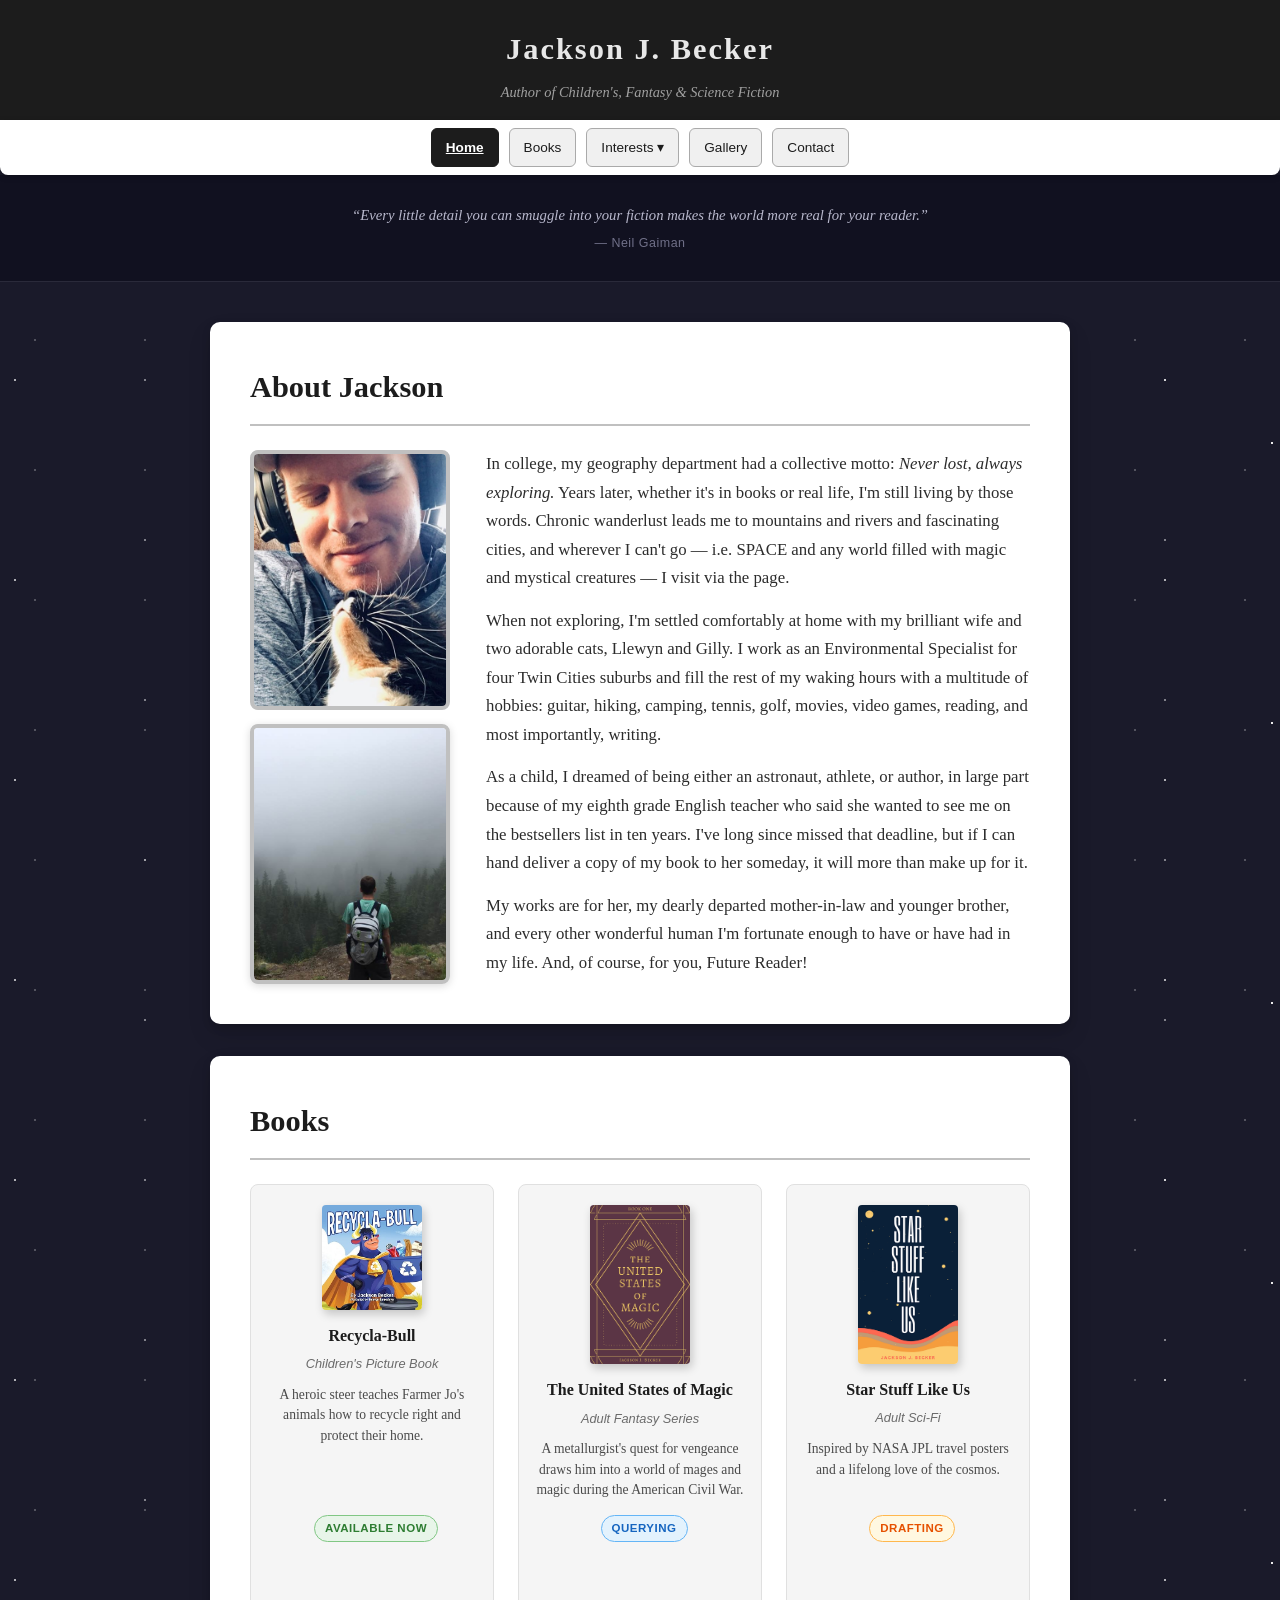
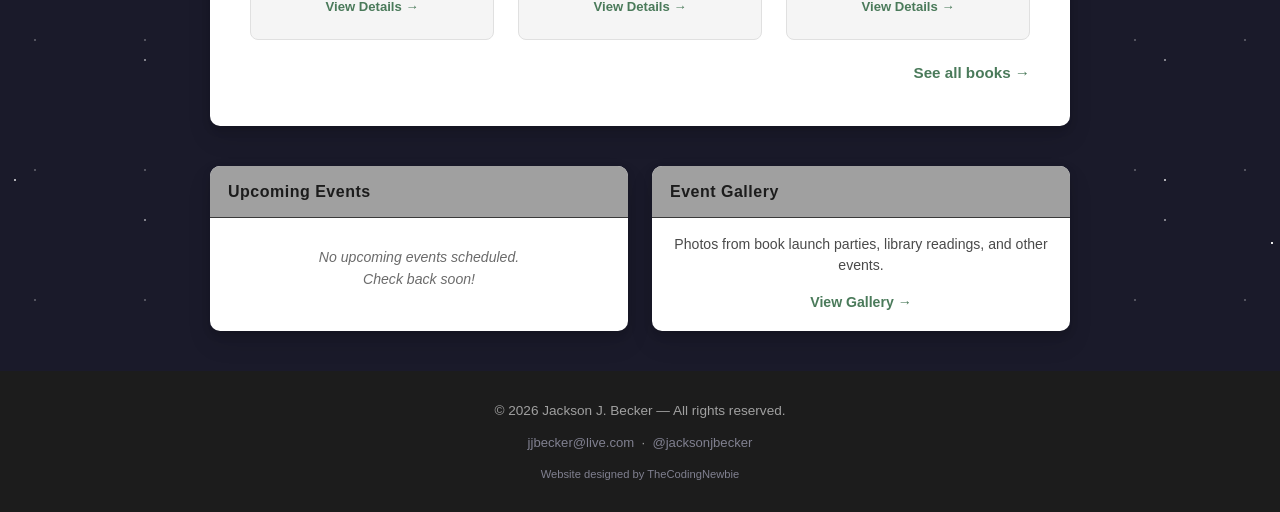
==== index.html @ d4131a5f "Added Website desginer credit to footer and made additional CSS changes" ====
<!DOCTYPE html>
<html lang="en">
<head>
  <meta charset="UTF-8">
  <meta name="viewport" content="width=device-width, initial-scale=1.0">
  <meta name="description" content="Jackson J Becker — Author of Recycla-Bull and upcoming Fantasy and Science Fiction novels.">
  <meta property="og:title" content="Jackson J Becker — Author">
  <meta property="og:description" content="Author of Recycla-Bull and upcoming Fantasy and Science Fiction novels.">
  <link rel="stylesheet" href="styles.css">
  <title>Jackson J Becker — Author</title>
</head>
<body>

  <header>
    <div class="hero">
      <h1>Jackson J. Becker</h1>
      <p class="tagline">Author of Children's, Fantasy & Science Fiction</p>
    </div>
    <nav>
      <a href="index.html" class="active">Home</a>
      <a href="books.html">Books</a>
      <div class="nav-dropdown">
        <a href="#" class="nav-dropdown-btn">Interests ▾</a>
        <div class="nav-dropdown-content">
          <a href="geomorphology.html">Geomorphology</a>
          <a href="recycling.html">Recycling</a>
        </div>
      </div>
      <a href="gallery.html">Gallery</a>
      <a href="contact.html">Contact</a>
    </nav>
  </header>

  <div class="quote-banner">
    <blockquote>
      <span class="quote-text">"Every little detail you can smuggle into your fiction makes the world more real for your reader."</span>
      <cite class="quote-cite">— Neil Gaiman</cite>
    </blockquote>
  </div>

  <div class="home-layout">

  <main>

    <section id="about">
      <h2>About Jackson</h2>
      <div class="about-grid">
        <div class="author-photo">
          <img src="images/jackson-olivia.jpg" alt="Jackson J Becker" onerror="this.style.display='none'; this.nextElementSibling.style.display='flex'">
          <div class="photo-placeholder"><span>Photo<br>Coming Soon</span></div>
          <img src="images/fog.jpg" alt="Jackson exploring" class="author-landscape">
        </div>
        <div class="about-text">
          <p>In college, my geography department had a collective motto: <em>Never lost, always exploring.</em> Years later, whether it's in books or real life, I'm still living by those words. Chronic wanderlust leads me to mountains and rivers and fascinating cities, and wherever I can't go — i.e. SPACE and any world filled with magic and mystical creatures — I visit via the page.</p>
          <p>When not exploring, I'm settled comfortably at home with my brilliant wife and two adorable cats, Llewyn and Gilly. I work as an Environmental Specialist for four Twin Cities suburbs and fill the rest of my waking hours with a multitude of hobbies: guitar, hiking, camping, tennis, golf, movies, video games, reading, and most importantly, writing.</p>
          <p>As a child, I dreamed of being either an astronaut, athlete, or author, in large part because of my eighth grade English teacher who said she wanted to see me on the bestsellers list in ten years. I've long since missed that deadline, but if I can hand deliver a copy of my book to her someday, it will more than make up for it.</p>
          <p>My works are for her, my dearly departed mother-in-law and younger brother, and every other wonderful human I'm fortunate enough to have or have had in my life. And, of course, for you, Future Reader!</p>
        </div>
      </div>
    </section>

    <section id="books-preview">
      <h2>Books</h2>
      <div class="book-preview-grid">

        <div class="book-preview-card">
          <img src="images/recycla-bull.jpg" alt="Recycla-Bull cover" onerror="this.style.display='none'; this.nextElementSibling.style.display='flex'">
          <div class="preview-cover-placeholder">Recycla-Bull</div>
          <h3>Recycla-Bull</h3>
          <p class="genre">Children's Picture Book</p>
          <p class="blurb">A heroic steer teaches Farmer Jo's animals how to recycle right and protect their home.</p>
          <span class="status-badge badge-available">Available Now</span>
          <br><br>
          <a href="books.html" class="card-link">View Details →</a>
        </div>

        <div class="book-preview-card">
          <img src="images/tusom-book1.png" alt="The United States of Magic cover" onerror="this.style.display='none'; this.nextElementSibling.style.display='flex'">
          <div class="preview-cover-placeholder">TUSOM</div>
          <h3>The United States of Magic</h3>
          <p class="genre">Adult Fantasy Series</p>
          <p class="blurb">A metallurgist's quest for vengeance draws him into a world of mages and magic during the American Civil War.</p>
          <span class="status-badge badge-querying">Querying</span>
          <br><br>
          <a href="books.html" class="card-link">View Details →</a>
        </div>

        <div class="book-preview-card">
          <img src="images/star-stuff-like-us.png" alt="Star Stuff Like Us cover" onerror="this.style.display='none'; this.nextElementSibling.style.display='flex'">
          <div class="preview-cover-placeholder">Star Stuff</div>
          <h3>Star Stuff Like Us</h3>
          <p class="genre">Adult Sci-Fi</p>
          <p class="blurb">Inspired by NASA JPL travel posters and a lifelong love of the cosmos.</p>
          <span class="status-badge badge-drafting">Drafting</span>
          <br><br>
          <a href="books.html" class="card-link">View Details →</a>
        </div>

      </div>
      <a href="books.html" class="see-all-link">See all books →</a>
    </section>

  </main>

  <aside class="sidebar">

    <div class="widget events-widget">
      <h3 class="widget-title">Upcoming Events</h3>
      <!--
        ADDING EVENTS: Copy and paste the event-item block below for each event.
        Delete an event-item when the date has passed.
        Also delete the <p class="no-events"> placeholder once you have real events.

        <div class="event-item">
          <div class="event-date-badge">
            <span class="event-month">JUL</span>
            <span class="event-day">12</span>
          </div>
          <div class="event-details">
            <strong>Library Reading</strong>
            <span>2:00 PM · Maple Grove Library</span>
          </div>
        </div>

        GOOGLE CALENDAR UPGRADE: For fully automatic, no-code event management,
        Jackson can create a public Google Calendar and replace the event-list div
        with the embed iframe from Google Calendar > Settings > Integrate Calendar.
        Set the calendar to "Make available to public", copy the embed src URL,
        and use: <iframe src="THAT_URL" width="100%" height="400" frameborder="0" scrolling="no" style="border:0"></iframe>
      -->
      <div class="event-list">
        <p class="no-events">No upcoming events scheduled.<br>Check back soon!</p>
      </div>
    </div>

    <div class="widget gallery-widget">
      <h3 class="widget-title">Event Gallery</h3>
      <div class="gallery-teaser">
        <p>Photos from book launch parties, library readings, and other events.</p>
        <a href="gallery.html" class="widget-link">View Gallery &rarr;</a>
      </div>
    </div>

  </aside>

  </div><!-- /.home-layout -->

  <footer>
    <p>&copy; 2026 Jackson J. Becker &mdash; All rights reserved.</p>
    <p class="footer-links">
      <a href="mailto:jjbecker@live.com">jjbecker@live.com</a>
      &nbsp;&middot;&nbsp;
      <a href="https://twitter.com/jacksonjbecker" target="_blank" rel="noopener">@jacksonjbecker</a>
    </p>
    <p class="footer-credits">Website designed by <a href="https://thecodingnewbie.com/index.html">TheCodingNewbie</a></p>
  </footer>

  <script>
    const quotes = [
      { text: "Every little detail you can smuggle into your fiction makes the world more real for your reader.", cite: "— Neil Gaiman" },
      { text: "We are the cosmos made conscious, and life is a means by which the universe understands itself.", cite: "— Professor Brian Cox" },
      { text: "Fairy tales are more than true — not because they tell us that dragons exist, but because they tell us that dragons can be defeated.", cite: "— G.K. Chesterton" }
    ];
    let qi = 0;
    const bq = document.querySelector('.quote-banner blockquote');
    // Lock banner to height of tallest quote at current viewport
    (function() {
      var banner = document.querySelector('.quote-banner');
      var maxH = 0;
      quotes.forEach(function(q) {
        bq.querySelector('.quote-text').textContent = '“' + q.text + '”';
        bq.querySelector('.quote-cite').textContent = q.cite;
        maxH = Math.max(maxH, banner.scrollHeight);
      });
      banner.style.minHeight = maxH + 'px';
      bq.querySelector('.quote-text').textContent = '“' + quotes[0].text + '”';
      bq.querySelector('.quote-cite').textContent = quotes[0].cite;
    })();
    setInterval(() => {
      bq.style.opacity = '0';
      setTimeout(() => {
        qi = (qi + 1) % quotes.length;
        bq.querySelector('.quote-text').textContent = '"' + quotes[qi].text + '"';
        bq.querySelector('.quote-cite').textContent = quotes[qi].cite;
        bq.style.opacity = '1';
      }, 600);
    }, 10000);

    document.querySelectorAll('.nav-dropdown-btn').forEach(btn => {
      btn.addEventListener('click', function(e) {
        if (window.matchMedia('(hover: none)').matches) {
          e.preventDefault();
          this.closest('.nav-dropdown').classList.toggle('open');
        }
      });
    });
    document.addEventListener('click', function(e) {
      if (!e.target.closest('.nav-dropdown')) {
        document.querySelectorAll('.nav-dropdown').forEach(d => d.classList.remove('open'));
      }
    });
  </script>

</body>
</html>
---- styles.css ----
/* Palette
   --space:       #1a1a2a
   --near-black:  #1c1c1c
   --dark-grey:   #3a3a3a
   --mid-grey:    #6b6b6b
   --light-grey:  #e0e0e0
   --off-white:   #f5f5f5
   --white:       #ffffff
   --sage:        #4a7a5a
*/

* {
  box-sizing: border-box;
  margin: 0;
  padding: 0;
}

html {
  overflow-y: scroll;
}

body {
  min-height: 100vh;
  display: flex;
  flex-direction: column;
  background-color: #1a1a2a;
  background-image:
    radial-gradient(circle, rgba(255,255,255,0.9) 1px, transparent 1px),
    radial-gradient(circle, rgba(255,255,255,0.65) 1px, transparent 1px),
    radial-gradient(circle, rgba(255,255,255,0.45) 1px, transparent 1px),
    radial-gradient(circle, rgba(255,255,255,0.25) 1px, transparent 1px);
  background-size: 350px 280px, 230px 200px, 170px 160px, 110px 130px;
  background-position: 47px 23px, 130px 80px, 60px 140px, 200px 15px;
  font-family: Georgia, 'Times New Roman', serif;
  color: #1c1c1c;
  line-height: 1.7;
}

/* ── HEADER & HERO ── */
header {
  position: sticky;
  top: 0;
  z-index: 100;
}

.hero {
  background-color: #1c1c1c;
  text-align: center;
  padding: 24px 20px 16px;
}

h1 {
  font-size: 1.9rem;
  letter-spacing: 2px;
  color: #e8e8e8;
  margin-bottom: 4px;
}

.tagline {
  font-size: 0.9rem;
  color: #a0a0a0;
  font-style: italic;
}

/* ── NAV ── */
nav {
  display: flex;
  justify-content: center;
  flex-wrap: wrap;
  align-items: center;
  gap: 10px;
  padding: 8px 16px;
  background-color: #ffffff;
  box-shadow: 0 2px 6px rgba(0,0,0,0.2);
  border-radius: 0 0 8px 8px;
}

nav a {
  text-decoration: none;
  color: #1c1c1c;
  background-color: #f0f0f0;
  border: 1px solid #aaaaaa;
  border-radius: 6px;
  padding: 7px 14px;
  font-family: Arial, sans-serif;
  font-size: 0.85rem;
  display: inline-block;
  transition: background-color 0.2s;
}

nav a:hover { background-color: #e0e0e0; }

nav a.active {
  background-color: #1c1c1c;
  color: #ffffff;
  border-color: #1c1c1c;
  font-weight: bold;
  text-decoration: underline;
}

nav a.active:hover { background-color: #3a3a3a; }

/* ── DROPDOWN ── */
.nav-dropdown {
  position: relative;
}

.nav-dropdown-btn {
  cursor: pointer;
  user-select: none;
  white-space: nowrap;
}

.nav-dropdown-content {
  display: none;
  position: absolute;
  top: 100%;
  left: 50%;
  transform: translateX(-50%);
  background: #ffffff;
  border: 1px solid #aaaaaa;
  border-radius: 8px;
  box-shadow: 0 4px 14px rgba(0,0,0,0.15);
  z-index: 200;
  min-width: 180px;
  overflow: hidden;
  padding-top: 4px;
}

@media (hover: hover) {
  .nav-dropdown:hover .nav-dropdown-content { display: block; }
}

.nav-dropdown.open .nav-dropdown-content { display: block; }

.nav-dropdown-content a {
  display: block;
  padding: 10px 18px;
  border-radius: 0;
  border: none;
  border-bottom: 1px solid #eeeeee;
  background: #ffffff;
  color: #1c1c1c;
  font-family: Arial, sans-serif;
  font-size: 0.85rem;
  text-align: left;
  text-decoration: none;
  transition: background-color 0.15s;
}

.nav-dropdown-content a:last-child { border-bottom: none; }
.nav-dropdown-content a:hover { background: #f0f0f0; }
.nav-dropdown-content a.active { background: #1c1c1c; color: #ffffff; font-weight: bold; }

/* ── QUOTE BANNER ── */
.quote-banner {
  background-color: #111120;
  border-bottom: 1px solid #2a2a3a;
  padding: 16px 40px;
  text-align: center;
  min-height: 90px;
  display: flex;
  align-items: center;
  justify-content: center;
}

.quote-banner blockquote {
  font-style: italic;
  color: #b8b8cc;
  font-size: 0.92rem;
  max-width: 680px;
  margin: 0 auto;
  line-height: 1.65;
  transition: opacity 0.6s ease;
}

.quote-banner cite {
  display: block;
  margin-top: 6px;
  font-size: 0.78rem;
  font-style: normal;
  color: #707088;
  font-family: Arial, sans-serif;
  letter-spacing: 0.5px;
}

/* ── MAIN ── */
main {
  flex: 1;
  max-width: 900px;
  width: 100%;
  margin: 40px auto;
  padding: 0 20px;
}

section {
  background-color: #ffffff;
  padding: 40px;
  margin-bottom: 32px;
  border-radius: 10px;
  box-shadow: 0 4px 8px rgba(0,0,0,0.15), 0 12px 24px rgba(0,0,0,0.1);
  scroll-margin-top: 120px;
}

h2 {
  font-size: 1.9rem;
  color: #1c1c1c;
  margin-bottom: 24px;
  padding-bottom: 10px;
  border-bottom: 2px solid #c0c0c0;
}

h3 {
  font-size: 1.4rem;
  color: #1c1c1c;
  margin-bottom: 8px;
}

/* ── STATUS BADGES ── */
.status-badge {
  display: inline-block;
  padding: 3px 10px;
  border-radius: 20px;
  font-size: 0.72rem;
  font-family: Arial, sans-serif;
  font-weight: bold;
  text-transform: uppercase;
  letter-spacing: 0.5px;
  vertical-align: middle;
  margin-left: 8px;
}
.badge-available { background: #e8f5e9; color: #2e7d32; border: 1px solid #81c784; }
.badge-querying  { background: #e3f2fd; color: #1565c0; border: 1px solid #64b5f6; }
.badge-drafting  { background: #fff8e1; color: #e65100; border: 1px solid #ffb74d; }
.badge-outlining { background: #f3e5f5; color: #6a1b9a; border: 1px solid #ba68c8; }

/* ── ABOUT ── */
.about-grid {
  display: flex;
  gap: 36px;
  align-items: flex-start;
}

.author-photo img {
  width: 200px;
  height: 260px;
  object-fit: cover;
  border-radius: 8px;
  border: 4px solid #c0c0c0;
  display: block;
}

.photo-placeholder {
  width: 200px;
  height: 260px;
  background-color: #e0e0e0;
  border-radius: 8px;
  border: 4px solid #c0c0c0;
  display: none;
  align-items: center;
  justify-content: center;
  text-align: center;
  color: #6b6b6b;
  font-style: italic;
  font-family: Arial, sans-serif;
}

.about-text p {
  font-size: 1.05rem;
  color: #2c2c2c;
  margin-bottom: 14px;
}

.about-text p:last-child { margin-bottom: 0; }

.author-landscape {
  width: 200px;
  display: block;
  margin-top: 14px;
  border-radius: 8px;
  border: 4px solid #c0c0c0;
  box-shadow: 0 2px 8px rgba(0,0,0,0.15);
}

/* ── BOOK PREVIEWS (home page) ── */
.book-preview-grid {
  display: grid;
  grid-template-columns: repeat(3, 1fr);
  gap: 24px;
  margin-bottom: 20px;
}

.book-preview-card {
  background: #f5f5f5;
  border-radius: 8px;
  padding: 20px 16px;
  display: flex;
  flex-direction: column;
  align-items: center;
  text-align: center;
  border: 1px solid #e0e0e0;
}

.book-preview-card img {
  width: 100px;
  border-radius: 4px;
  box-shadow: 2px 4px 10px rgba(0,0,0,0.2);
  margin-bottom: 12px;
}

.preview-cover-placeholder {
  width: 100px;
  height: 138px;
  background-color: #3a3a3a;
  border-radius: 4px;
  display: none;
  align-items: center;
  justify-content: center;
  text-align: center;
  color: #e0e0e0;
  font-size: 0.78rem;
  font-weight: bold;
  padding: 10px;
  margin-bottom: 12px;
  box-shadow: 2px 4px 10px rgba(0,0,0,0.2);
  font-family: Arial, sans-serif;
}

.book-preview-card h3 {
  font-size: 1rem;
  margin-bottom: 4px;
}

.book-preview-card .genre {
  font-size: 0.8rem;
  margin-bottom: 10px;
}

.book-preview-card p.blurb {
  font-size: 0.85rem;
  color: #4a4a4a;
  line-height: 1.5;
  flex: 1;
  margin-bottom: 14px;
}

.card-link {
  font-family: Arial, sans-serif;
  font-size: 0.82rem;
  font-weight: bold;
  color: #4a7a5a;
  text-decoration: none;
}
.card-link:hover { text-decoration: underline; }

.see-all-link {
  display: block;
  text-align: right;
  font-family: Arial, sans-serif;
  font-size: 0.95rem;
  color: #4a7a5a;
  text-decoration: none;
  font-weight: bold;
}
.see-all-link:hover { text-decoration: underline; }

/* ── RECYCLA-BULL ASSETS ── */
.book-title-img {
  max-width: 260px;
  display: block;
  margin-bottom: 14px;
}

.recycla-circle {
  text-align: center;
  margin: 8px 0 28px;
}

.recycla-circle img {
  width: 180px;
  height: 180px;
  object-fit: contain;
}

/* ── BOOKS PAGE ── */
.book-section-label {
  font-family: Arial, sans-serif;
  font-size: 0.78rem;
  font-weight: bold;
  text-transform: uppercase;
  letter-spacing: 1.5px;
  color: #6b6b6b;
  margin-bottom: 24px;
}

.book-card {
  display: flex;
  gap: 36px;
  align-items: flex-start;
  margin-bottom: 40px;
  padding-bottom: 40px;
  border-bottom: 1px solid #e0e0e0;
}

.book-card:last-child {
  border-bottom: none;
  margin-bottom: 0;
  padding-bottom: 0;
}

.book-cover { flex-shrink: 0; }

.book-cover img {
  width: 160px;
  border-radius: 6px;
  box-shadow: 4px 6px 16px rgba(0,0,0,0.2);
  display: block;
}

.cover-placeholder {
  width: 160px;
  height: 220px;
  background-color: #3a3a3a;
  border-radius: 6px;
  display: none;
  align-items: center;
  justify-content: center;
  text-align: center;
  color: #f5f5f5;
  font-size: 0.9rem;
  font-weight: bold;
  padding: 16px;
  box-shadow: 4px 6px 16px rgba(0,0,0,0.2);
  font-family: Arial, sans-serif;
}

.genre {
  color: #6b6b6b;
  font-style: italic;
  font-family: Arial, sans-serif;
  font-size: 0.9rem;
  margin-bottom: 14px;
}

.book-info p {
  margin-bottom: 10px;
  font-size: 1rem;
}

.book-meta {
  font-family: Arial, sans-serif;
  font-size: 0.85rem;
  color: #6b6b6b;
  margin-bottom: 10px;
}

.buy-links {
  display: flex;
  gap: 12px;
  flex-wrap: wrap;
  margin-top: 20px;
}

.buy-btn {
  padding: 10px 22px;
  border-radius: 6px;
  text-decoration: none;
  font-family: Arial, sans-serif;
  font-size: 0.9rem;
  font-weight: bold;
  border: 1px solid transparent;
  display: inline-block;
  transition: opacity 0.2s;
}

.buy-btn:hover { opacity: 0.85; }
.amazon { background-color: #f0921a; color: #fff; border-color: #d4800f; }
.bn     { background-color: #1c1c1c; color: #f5f5f5; border-color: #1c1c1c; }

/* ── QUOTES (inspiration page) ── */
.quote-card {
  background: #f9f9f9;
  border-left: 5px solid #4a7a5a;
  border-radius: 0 10px 10px 0;
  padding: 28px 32px;
  margin-bottom: 24px;
}
.quote-card:last-child { margin-bottom: 0; }
.quote-card blockquote { font-size: 1.1rem; font-style: italic; color: #2c2c2c; line-height: 1.8; }
.quote-card cite { display: block; margin-top: 14px; font-size: 0.85rem; font-style: normal; color: #6b6b6b; font-family: Arial, sans-serif; font-weight: bold; text-transform: uppercase; letter-spacing: 0.5px; }

/* ── GEOMORPHOLOGY ── */
.video-list {
  list-style: none;
  padding: 0;
  margin-bottom: 24px;
}

.video-list li {
  padding: 14px 16px;
  border-bottom: 1px solid #e0e0e0;
  font-size: 1rem;
  display: flex;
  align-items: center;
  gap: 12px;
}

.video-list li:last-child { border-bottom: none; }
.video-list li::before { content: '▶'; color: #4a7a5a; font-size: 0.8rem; flex-shrink: 0; }

.disclaimer-box {
  background: #f5f5f5;
  border-left: 4px solid #aaaaaa;
  padding: 16px 20px;
  border-radius: 0 8px 8px 0;
  font-size: 0.9rem;
  font-style: italic;
  color: #6b6b6b;
  font-family: Arial, sans-serif;
}

/* ── CONTACT ── */
#contact p { margin-bottom: 24px; font-size: 1.05rem; }
.contact-links { display: flex; gap: 12px; flex-wrap: wrap; }

/* ── FOOTER ── */
footer {
  text-align: center;
  padding: 28px 20px;
  background-color: #1c1c1c;
  color: #a0a0a0;
  font-family: Arial, sans-serif;
  font-size: 0.85rem;
}

.footer-credits {
  font-size: 0.7rem;
  margin-top: 10px;
  color: #808090;
}

.footer-credits a{
  color: #808090;
  text-decoration: none;
  transition: color 0.2s;
}

.footer-credits a:hover { 
  color: #c0c0d0; 
}

.footer-links {
  margin-top: 10px;
  font-size: 0.82rem;
}

.footer-links a {
  color: #808090;
  text-decoration: none;
  transition: color 0.2s;
}

.footer-links a:hover { color: #c0c0d0; }

/* ── HOME LAYOUT ── */
.home-layout {
  flex: 1;
  position: relative; /* anchor for absolute sidebar on wide screens */
}

/* Sidebar: default sits below main, widgets side by side */
.sidebar {
  display: flex;
  flex-wrap: wrap;
  gap: 24px;
  max-width: 900px;
  margin: 0 auto 40px;
  padding: 0 20px;
}

.sidebar .widget {
  flex: 1;
  min-width: 220px;
}

/* ── SIDEBAR WIDGETS ── */
.widget {
  background: #ffffff;
  border-radius: 10px;
  box-shadow: 0 4px 8px rgba(0,0,0,0.15), 0 12px 24px rgba(0,0,0,0.1);
  overflow: hidden;
}

.widget-title {
  font-size: 1rem;
  font-family: Arial, sans-serif;
  font-weight: bold;
  background: #a0a0a0;
  color: #1c1c1c;
  padding: 12px 18px;
  margin: 0;
  letter-spacing: 0.5px;
  border-bottom: 1px solid #3a3a3a;
}

.event-list {
  padding: 12px 18px;
}

.no-events {
  font-size: 0.88rem;
  color: #6b6b6b;
  font-style: italic;
  font-family: Arial, sans-serif;
  text-align: center;
  padding: 16px 0;
  line-height: 1.6;
}

.event-item {
  display: flex;
  gap: 12px;
  align-items: flex-start;
  padding: 10px 0;
  border-bottom: 1px solid #eeeeee;
}

.event-item:last-child { border-bottom: none; }

.event-date-badge {
  flex-shrink: 0;
  width: 42px;
  background: #1c1c1c;
  border-radius: 6px;
  text-align: center;
  padding: 4px 0 6px;
}

.event-month {
  display: block;
  font-family: Arial, sans-serif;
  font-size: 0.6rem;
  font-weight: bold;
  color: #a0a0a0;
  text-transform: uppercase;
  letter-spacing: 0.5px;
}

.event-day {
  display: block;
  font-family: Arial, sans-serif;
  font-size: 1.25rem;
  font-weight: bold;
  color: #ffffff;
  line-height: 1;
}

.event-details {
  display: flex;
  flex-direction: column;
  gap: 2px;
  padding-top: 2px;
}

.event-details strong {
  font-family: Georgia, serif;
  font-size: 0.9rem;
  color: #1c1c1c;
  line-height: 1.3;
}

.event-details span {
  font-family: Arial, sans-serif;
  font-size: 0.78rem;
  color: #6b6b6b;
  line-height: 1.4;
}

.gallery-teaser {
  padding: 16px 18px;
  text-align: center;
}

.gallery-teaser p {
  font-size: 0.88rem;
  color: #4a4a4a;
  margin-bottom: 12px;
  line-height: 1.5;
  font-family: Arial, sans-serif;
}

.widget-link {
  font-family: Arial, sans-serif;
  font-size: 0.88rem;
  font-weight: bold;
  color: #4a7a5a;
  text-decoration: none;
}

.widget-link:hover { text-decoration: underline; }

/* ── GALLERY PAGE ── */
.gallery-event {
  padding-top: 0;
}

.gallery-event + .gallery-event {
  padding-top: 32px;
  border-top: 1px solid #e0e0e0;
  margin-top: 32px;
}

.gallery-event-header {
  display: flex;
  align-items: baseline;
  gap: 14px;
  margin-bottom: 20px;
  flex-wrap: wrap;
}

.gallery-event-header h3 {
  margin-bottom: 0;
}

.gallery-event-date {
  font-family: Arial, sans-serif;
  font-size: 0.82rem;
  color: #6b6b6b;
  font-style: italic;
}

.gallery-photo-grid {
  display: grid;
  grid-template-columns: repeat(auto-fill, minmax(200px, 1fr));
  gap: 12px;
}

.gallery-photo-grid img {
  width: 100%;
  aspect-ratio: 4/3;
  object-fit: cover;
  border-radius: 6px;
  box-shadow: 0 2px 8px rgba(0,0,0,0.15);
  transition: transform 0.2s, box-shadow 0.2s;
  cursor: pointer;
  display: block;
}

.gallery-photo-grid img:hover {
  transform: scale(1.02);
  box-shadow: 0 4px 16px rgba(0,0,0,0.25);
}

.gallery-placeholder {
  background: #f5f5f5;
  border: 2px dashed #c0c0c0;
  border-radius: 8px;
  padding: 48px 24px;
  text-align: center;
  color: #6b6b6b;
  font-family: Arial, sans-serif;
  font-size: 0.95rem;
  font-style: italic;
  line-height: 1.6;
}

/* ── RESPONSIVE ── */

/* Wide screens: sidebar floats into the right margin */
@media (min-width: 1480px) {
  .sidebar {
    position: absolute;
    flex-direction: column;
    flex-wrap: nowrap;
    left: calc(50% + 480px);
    top: 40px;
    width: 320px;
    max-width: none;
    margin: 0;
    padding: 0;
  }

  .sidebar .widget {
    flex: none;
  }
}

@media (max-width: 600px) {
  .sidebar {
    flex-direction: column;
  }
}

@media (max-width: 620px) {
  h1 { font-size: 1.4rem; letter-spacing: 1px; }
  .tagline { font-size: 0.8rem; }
  .hero { padding: 14px 16px 10px; }
  nav { gap: 8px; padding: 6px 10px; }
  nav a { padding: 6px 10px; font-size: 0.78rem; }
  .quote-banner { padding: 12px 20px; }
  .about-grid { flex-direction: column; align-items: center; }
  .book-card { flex-direction: column; align-items: center; text-align: center; }
  .buy-links { justify-content: center; }
  .book-preview-grid { grid-template-columns: 1fr; }
  section { padding: 24px 20px; }
  .quote-card { padding: 20px; }
  .nav-dropdown-content { left: 0; transform: none; }
  .gallery-photo-grid { grid-template-columns: repeat(2, 1fr); }
}
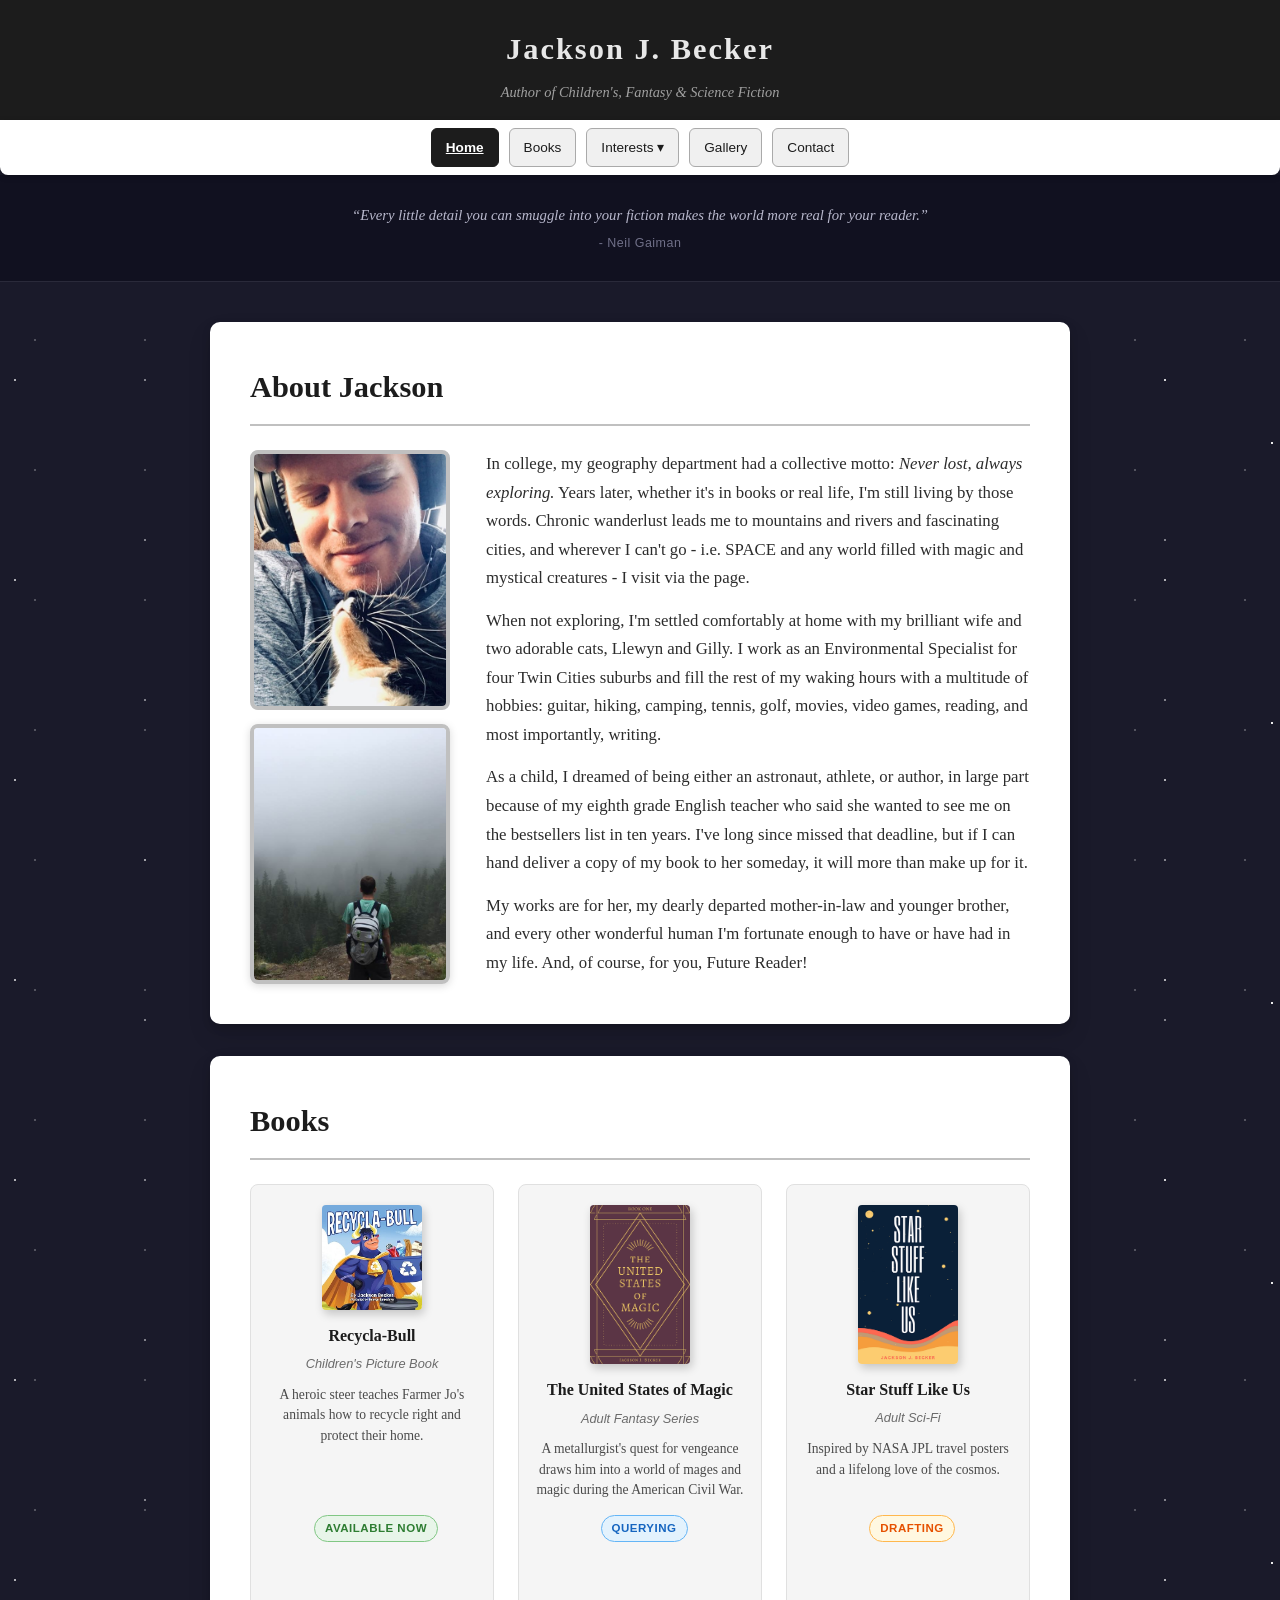
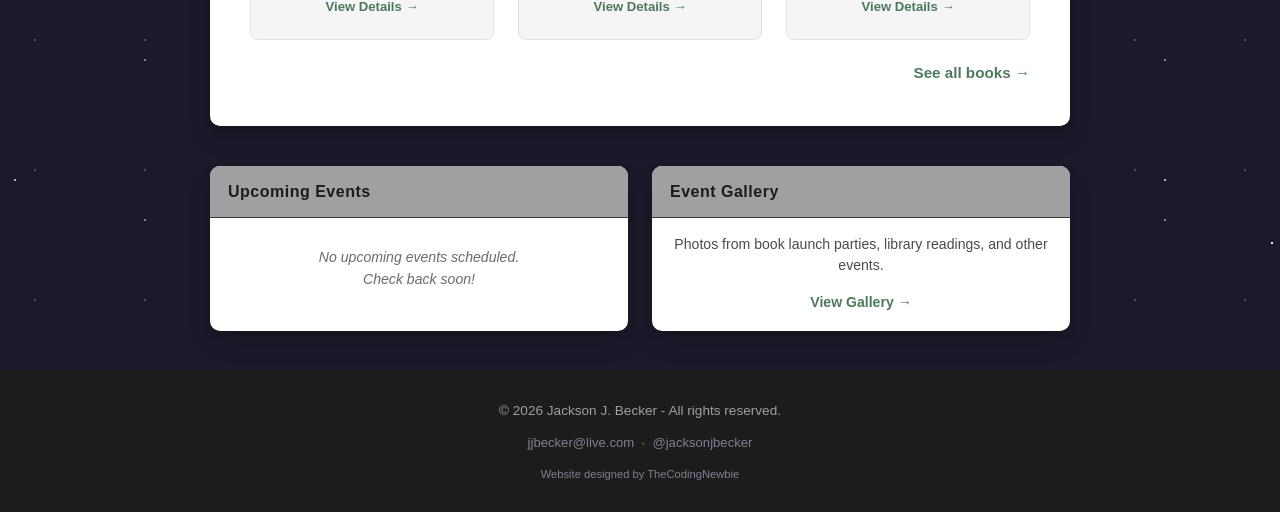
==== commit 9ca019d2: "Stylistic Changes" ====
--- a/index.html
+++ b/index.html
@@ -3,11 +3,11 @@
 <head>
   <meta charset="UTF-8">
   <meta name="viewport" content="width=device-width, initial-scale=1.0">
-  <meta name="description" content="Jackson J Becker — Author of Recycla-Bull and upcoming Fantasy and Science Fiction novels.">
-  <meta property="og:title" content="Jackson J Becker — Author">
+  <meta name="description" content="Jackson J Becker - Author of Recycla-Bull and upcoming Fantasy and Science Fiction novels.">
+  <meta property="og:title" content="Jackson J Becker - Author">
   <meta property="og:description" content="Author of Recycla-Bull and upcoming Fantasy and Science Fiction novels.">
   <link rel="stylesheet" href="styles.css">
-  <title>Jackson J Becker — Author</title>
+  <title>Jackson J Becker - Author</title>
 </head>
 <body>
 
@@ -34,7 +34,7 @@
   <div class="quote-banner">
     <blockquote>
       <span class="quote-text">"Every little detail you can smuggle into your fiction makes the world more real for your reader."</span>
-      <cite class="quote-cite">— Neil Gaiman</cite>
+      <cite class="quote-cite">- Neil Gaiman</cite>
     </blockquote>
   </div>
 
@@ -51,7 +51,7 @@
           <img src="images/fog.jpg" alt="Jackson exploring" class="author-landscape">
         </div>
         <div class="about-text">
-          <p>In college, my geography department had a collective motto: <em>Never lost, always exploring.</em> Years later, whether it's in books or real life, I'm still living by those words. Chronic wanderlust leads me to mountains and rivers and fascinating cities, and wherever I can't go — i.e. SPACE and any world filled with magic and mystical creatures — I visit via the page.</p>
+          <p>In college, my geography department had a collective motto: <em>Never lost, always exploring.</em> Years later, whether it's in books or real life, I'm still living by those words. Chronic wanderlust leads me to mountains and rivers and fascinating cities, and wherever I can't go - i.e. SPACE and any world filled with magic and mystical creatures - I visit via the page.</p>
           <p>When not exploring, I'm settled comfortably at home with my brilliant wife and two adorable cats, Llewyn and Gilly. I work as an Environmental Specialist for four Twin Cities suburbs and fill the rest of my waking hours with a multitude of hobbies: guitar, hiking, camping, tennis, golf, movies, video games, reading, and most importantly, writing.</p>
           <p>As a child, I dreamed of being either an astronaut, athlete, or author, in large part because of my eighth grade English teacher who said she wanted to see me on the bestsellers list in ten years. I've long since missed that deadline, but if I can hand deliver a copy of my book to her someday, it will more than make up for it.</p>
           <p>My works are for her, my dearly departed mother-in-law and younger brother, and every other wonderful human I'm fortunate enough to have or have had in my life. And, of course, for you, Future Reader!</p>
@@ -146,20 +146,20 @@
   </div><!-- /.home-layout -->
 
   <footer>
-    <p>&copy; 2026 Jackson J. Becker &mdash; All rights reserved.</p>
+    <p>&copy; 2026 Jackson J. Becker - All rights reserved.</p>
     <p class="footer-links">
       <a href="mailto:jjbecker@live.com">jjbecker@live.com</a>
       &nbsp;&middot;&nbsp;
       <a href="https://twitter.com/jacksonjbecker" target="_blank" rel="noopener">@jacksonjbecker</a>
     </p>
-    <p class="footer-credits">Website designed by <a href="https://thecodingnewbie.com/index.html">TheCodingNewbie</a></p>
+    <p class="footer-credits">Website designed by <a href="https://thecodingnewbie.com/index.html" target="_blank" rel="noopener">TheCodingNewbie</a></p>
   </footer>
 
   <script>
     const quotes = [
-      { text: "Every little detail you can smuggle into your fiction makes the world more real for your reader.", cite: "— Neil Gaiman" },
-      { text: "We are the cosmos made conscious, and life is a means by which the universe understands itself.", cite: "— Professor Brian Cox" },
-      { text: "Fairy tales are more than true — not because they tell us that dragons exist, but because they tell us that dragons can be defeated.", cite: "— G.K. Chesterton" }
+      { text: "Every little detail you can smuggle into your fiction makes the world more real for your reader.", cite: "- Neil Gaiman" },
+      { text: "We are the cosmos made conscious, and life is a means by which the universe understands itself.", cite: "- Professor Brian Cox" },
+      { text: "Fairy tales are more than true - not because they tell us that dragons exist, but because they tell us that dragons can be defeated.", cite: "- G.K. Chesterton" }
     ];
     let qi = 0;
     const bq = document.querySelector('.quote-banner blockquote');
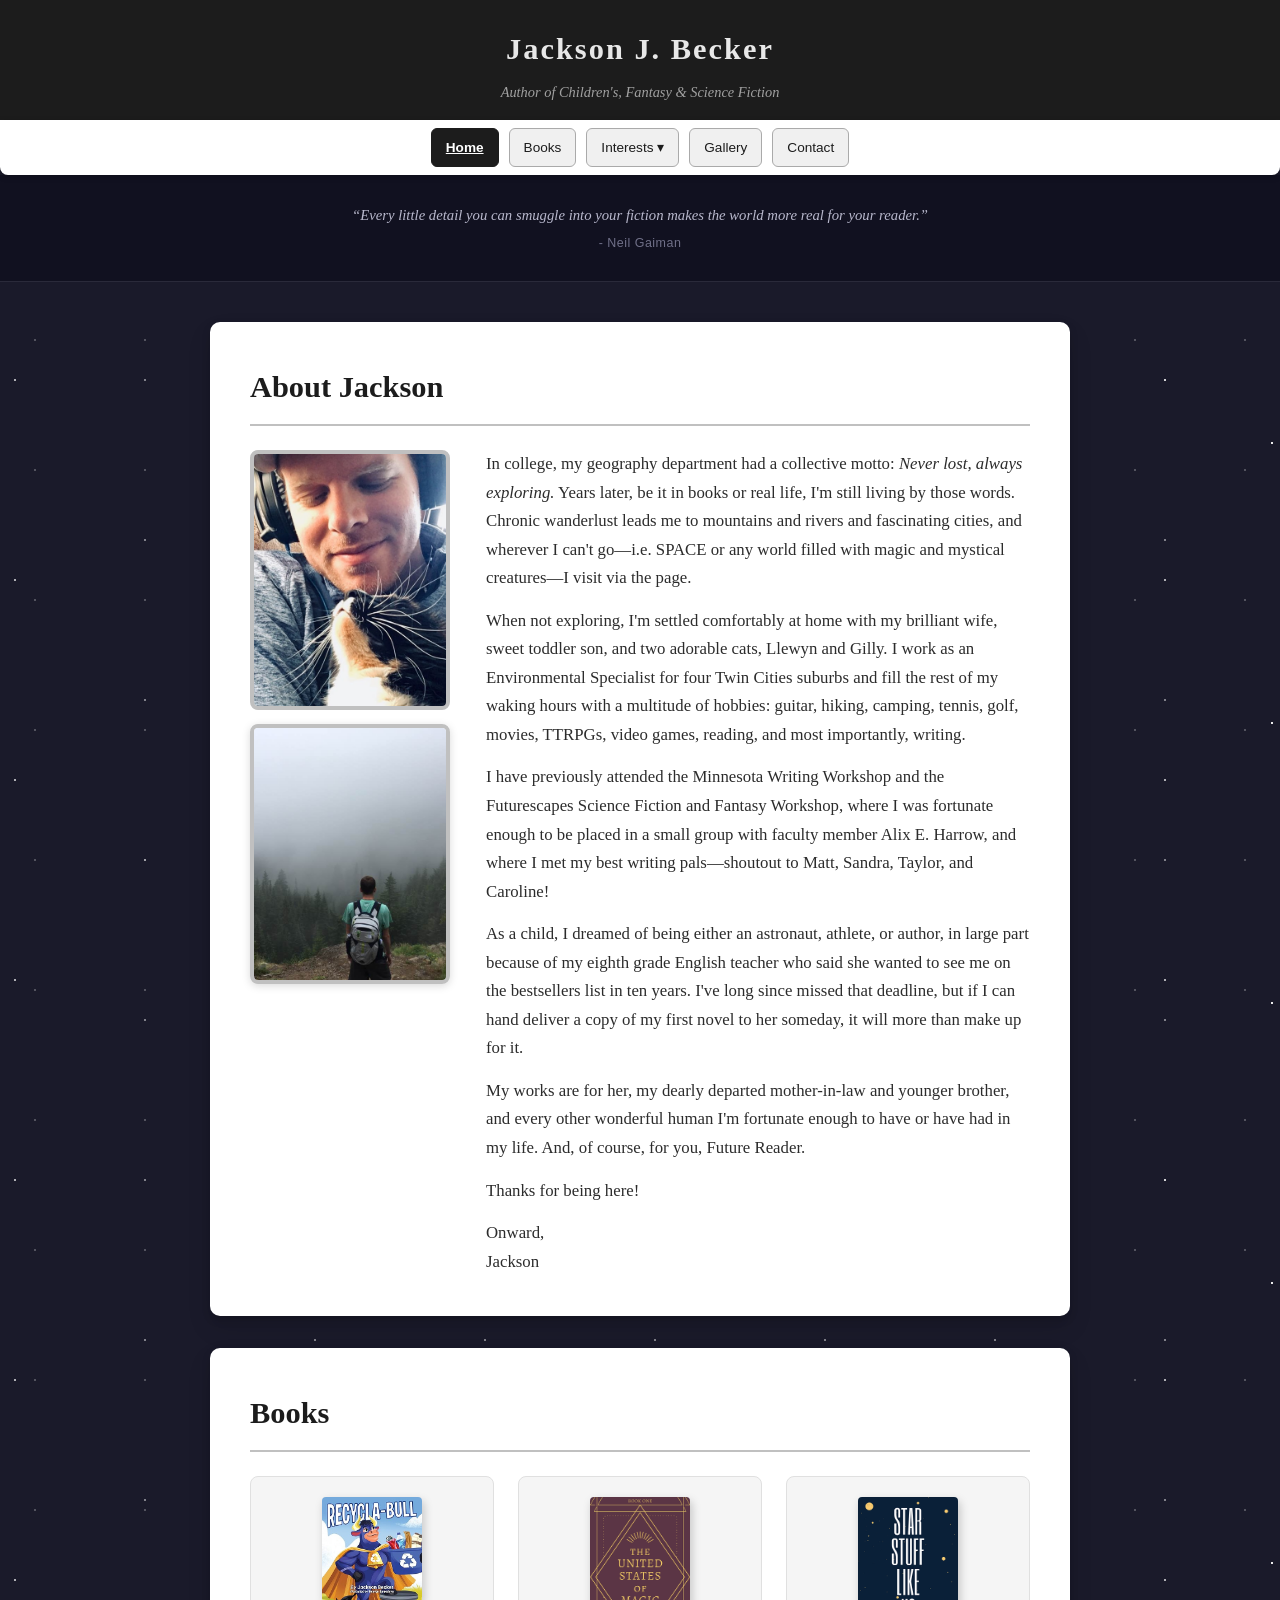
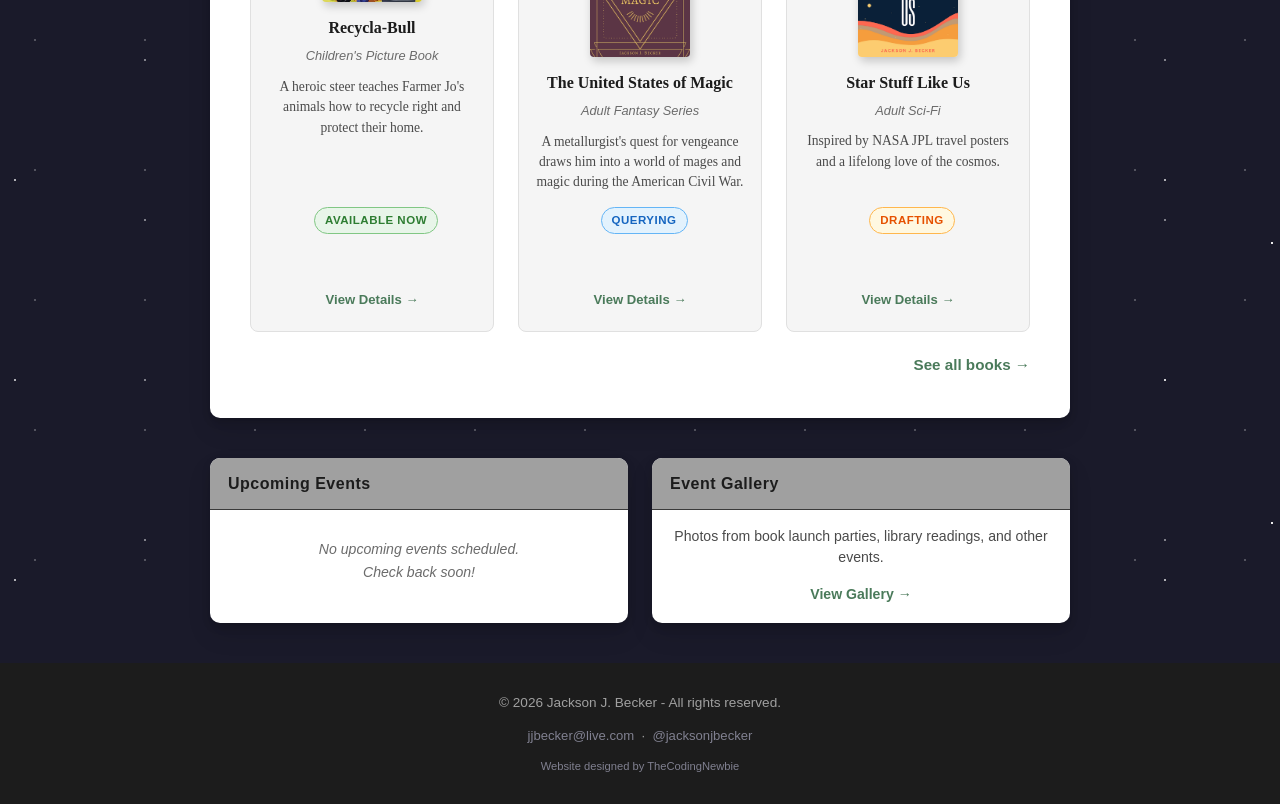
==== commit f822fdd8: "Changed copy on index and books. Added a link for Bookshop on books.html. Changed color of buttons o" ====
--- a/index.html
+++ b/index.html
@@ -8,6 +8,15 @@
   <meta property="og:description" content="Author of Recycla-Bull and upcoming Fantasy and Science Fiction novels.">
   <link rel="stylesheet" href="styles.css">
   <title>Jackson J Becker - Author</title>
+<!-- Google tag (gtag.js) -->
+	<script async src="https://www.googletagmanager.com/gtag/js?id=G-4QLK9CWFQH"></script>
+	<script>
+	  window.dataLayer = window.dataLayer || [];
+	  function gtag(){dataLayer.push(arguments);}
+	  gtag('js', new Date());
+
+	  gtag('config', 'G-4QLK9CWFQH');
+	</script>
 </head>
 <body>
 
@@ -51,10 +60,13 @@
           <img src="images/fog.jpg" alt="Jackson exploring" class="author-landscape">
         </div>
         <div class="about-text">
-          <p>In college, my geography department had a collective motto: <em>Never lost, always exploring.</em> Years later, whether it's in books or real life, I'm still living by those words. Chronic wanderlust leads me to mountains and rivers and fascinating cities, and wherever I can't go - i.e. SPACE and any world filled with magic and mystical creatures - I visit via the page.</p>
-          <p>When not exploring, I'm settled comfortably at home with my brilliant wife and two adorable cats, Llewyn and Gilly. I work as an Environmental Specialist for four Twin Cities suburbs and fill the rest of my waking hours with a multitude of hobbies: guitar, hiking, camping, tennis, golf, movies, video games, reading, and most importantly, writing.</p>
-          <p>As a child, I dreamed of being either an astronaut, athlete, or author, in large part because of my eighth grade English teacher who said she wanted to see me on the bestsellers list in ten years. I've long since missed that deadline, but if I can hand deliver a copy of my book to her someday, it will more than make up for it.</p>
-          <p>My works are for her, my dearly departed mother-in-law and younger brother, and every other wonderful human I'm fortunate enough to have or have had in my life. And, of course, for you, Future Reader!</p>
+          <p>In college, my geography department had a collective motto: <em>Never lost, always exploring.</em> Years later, be it in books or real life, I'm still living by those words. Chronic wanderlust leads me to mountains and rivers and fascinating cities, and wherever I can't go&mdash;i.e. SPACE or any world filled with magic and mystical creatures&mdash;I visit via the page.</p>
+          <p>When not exploring, I'm settled comfortably at home with my brilliant wife, sweet toddler son, and two adorable cats, Llewyn and Gilly. I work as an Environmental Specialist for four Twin Cities suburbs and fill the rest of my waking hours with a multitude of hobbies: guitar, hiking, camping, tennis, golf, movies, TTRPGs, video games, reading, and most importantly, writing.</p>
+          <p>I have previously attended the Minnesota Writing Workshop and the Futurescapes Science Fiction and Fantasy Workshop, where I was fortunate enough to be placed in a small group with faculty member Alix E. Harrow, and where I met my best writing pals&mdash;shoutout to Matt, Sandra, Taylor, and Caroline!</p>
+          <p>As a child, I dreamed of being either an astronaut, athlete, or author, in large part because of my eighth grade English teacher who said she wanted to see me on the bestsellers list in ten years. I've long since missed that deadline, but if I can hand deliver a copy of my first novel to her someday, it will more than make up for it.</p>
+          <p>My works are for her, my dearly departed mother-in-law and younger brother, and every other wonderful human I'm fortunate enough to have or have had in my life. And, of course, for you, Future Reader.</p>
+          <p>Thanks for being here!</p>
+          <p>Onward,<br>Jackson</p>
         </div>
       </div>
     </section>
--- a/styles.css
+++ b/styles.css
@@ -273,6 +273,13 @@
 
 .about-text p:last-child { margin-bottom: 0; }
 
+.about-subheading {
+  font-size: 1.1rem;
+  font-weight: 600;
+  color: #4a7a5a;
+  margin: 22px 0 10px;
+}
+
 .author-landscape {
   width: 200px;
   display: block;
@@ -474,8 +481,9 @@
 }
 
 .buy-btn:hover { opacity: 0.85; }
-.amazon { background-color: #f0921a; color: #fff; border-color: #d4800f; }
-.bn     { background-color: #1c1c1c; color: #f5f5f5; border-color: #1c1c1c; }
+.amazon   { background-color: black; color: #fff; border-color: black; }
+.bn       { background-color: #0c6604; color: #f5f5f5; border-color: #0c6604; }
+.bookshop { background-color: #8434b3; color: #fff; border-color: #8434b3; }
 
 /* ── QUOTES (inspiration page) ── */
 .quote-card {
